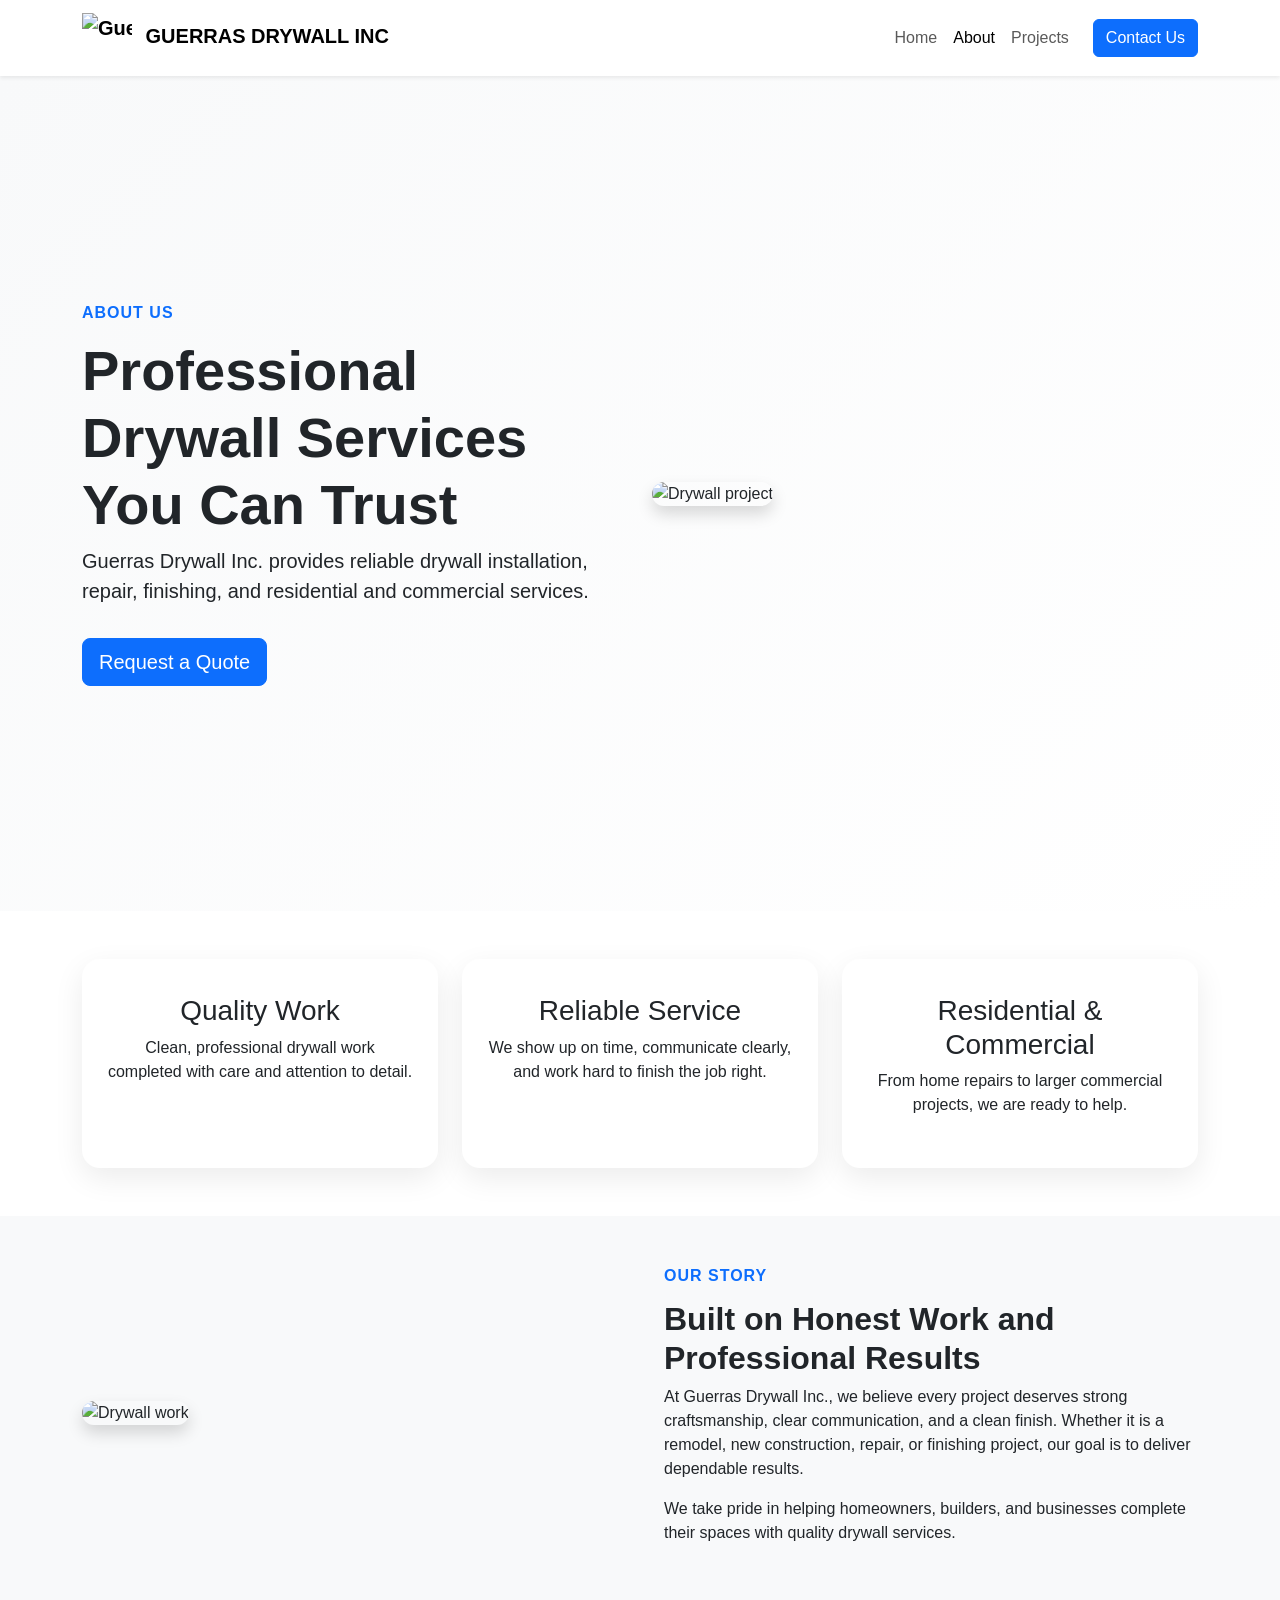
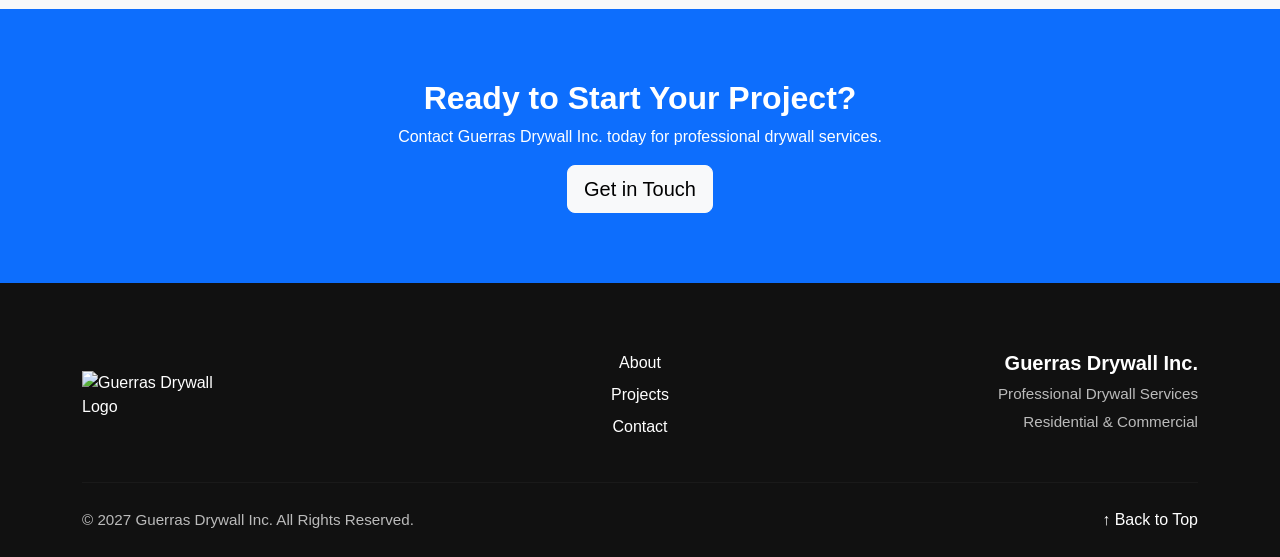
==== about.html @ 1a05fd79 "Version3 Finished all pages. Updated functionality. TODO: Finish uploading images, font-family, and " ====
<!DOCTYPE html>
<html lang="en">

<head>
    <meta charset="UTF-8">
    <meta name="viewport" content="width=device-width, initial-scale=1.0">
    <title>About | Guerras Drywall Inc</title>

    <link href="https://cdn.jsdelivr.net/npm/bootstrap@5.3.8/dist/css/bootstrap.min.css" rel="stylesheet">
    <link rel="stylesheet" href="styles/style.css">
</head>

<body id="top">

    <nav class="navbar navbar-expand-lg bg-white shadow-sm sticky-top">
        <div class="container">
            <a class="navbar-brand fw-bold" href="index.html">
                <img src="images/GDI-LOGO.svg" alt="Guerras Drywall Inc Logo" width="50" height="50"
                    class="d-inline-block align-middle me-2">
                GUERRAS DRYWALL INC
            </a>

            <button class="navbar-toggler" type="button" data-bs-toggle="collapse"
                data-bs-target="#navbarSupportedContent">
                <span class="navbar-toggler-icon"></span>
            </button>

            <div class="collapse navbar-collapse" id="navbarSupportedContent">
                <ul class="navbar-nav ms-auto align-items-lg-center">
                    <li class="nav-item"><a class="nav-link" href="index.html">Home</a></li>
                    <li class="nav-item"><a class="nav-link active" href="about.html">About</a></li>
                    <li class="nav-item"><a class="nav-link" href="projects.html">Projects</a></li>
                    <li class="nav-item">
                        <a class="btn btn-primary ms-lg-3" href="contact.html">Contact Us</a>
                    </li>
                </ul>
            </div>
        </div>
    </nav>

    <header class="about-hero">
        <div class="container">
            <div class="row align-items-center min-vh-75">
                <div class="col-lg-6">
                    <span class="section-label">About Us</span>
                    <h1 class="display-4 fw-bold">Professional Drywall Services You Can Trust</h1>
                    <p class="lead">
                        Guerras Drywall Inc. provides reliable drywall installation, repair, finishing,
                        and residential and commercial services.
                    </p>
                    <a href="contact.html" class="btn btn-primary btn-lg mt-3">Request a Quote</a>
                </div>

                <div class="col-lg-6 mt-5 mt-lg-0">
                    <img src="images/peter-thomas-ww_tiKkFGN4-unsplash.jpg" alt="Drywall project"
                        class="img-fluid rounded-4 shadow">
                </div>
            </div>
        </div>
    </header>

    <section class="py-5">
        <div class="container">
            <div class="row text-center g-4">
                <div class="col-md-4">
                    <div class="info-card">
                        <h3>Quality Work</h3>
                        <p>Clean, professional drywall work completed with care and attention to detail.</p>
                    </div>
                </div>

                <div class="col-md-4">
                    <div class="info-card">
                        <h3>Reliable Service</h3>
                        <p>We show up on time, communicate clearly, and work hard to finish the job right.</p>
                    </div>
                </div>

                <div class="col-md-4">
                    <div class="info-card">
                        <h3>Residential & Commercial</h3>
                        <p>From home repairs to larger commercial projects, we are ready to help.</p>
                    </div>
                </div>
            </div>
        </div>
    </section>

    <section class="about-story py-5">
        <div class="container">
            <div class="row align-items-center g-5">
                <div class="col-lg-6">
                    <img src="images/peter-thomas-ww_tiKkFGN4-unsplash.jpg" alt="Drywall work"
                        class="img-fluid rounded-4 shadow">
                </div>

                <div class="col-lg-6">
                    <span class="section-label">Our Story</span>
                    <h2 class="fw-bold">Built on Honest Work and Professional Results</h2>
                    <p>
                        At Guerras Drywall Inc., we believe every project deserves strong craftsmanship,
                        clear communication, and a clean finish. Whether it is a remodel, new construction,
                        repair, or finishing project, our goal is to deliver dependable results.
                    </p>
                    <p>
                        We take pride in helping homeowners, builders, and businesses complete their spaces
                        with quality drywall services.
                    </p>
                </div>
            </div>
        </div>
    </section>

    <section class="cta-section text-center">
        <div class="container">
            <h2 class="fw-bold">Ready to Start Your Project?</h2>
            <p>Contact Guerras Drywall Inc. today for professional drywall services.</p>
            <a href="contact.html" class="btn btn-light btn-lg">Get in Touch</a>
        </div>
    </section>

    <footer class="site-footer">
        <div class="container">

            <div class="row gy-4 align-items-center">
                <div class="col-lg-4 text-center text-lg-start">
                    <img src="images/GDI-LOGO.svg" alt="Guerras Drywall Logo" class="footer-logo">
                </div>

                <div class="col-lg-4 text-center">
                    <ul class="footer-links">
                        <li><a href="about.html">About</a></li>
                        <li><a href="projects.html">Projects</a></li>
                        <li><a href="contact.html">Contact</a></li>
                    </ul>
                </div>

                <div class="col-lg-4 text-center text-lg-end">
                    <h5>Guerras Drywall Inc.</h5>
                    <p>Professional Drywall Services</p>
                    <p>Residential & Commercial</p>
                </div>
            </div>

            <hr class="footer-divider">

            <div class="row align-items-center gy-2">
                <div class="col-md-6 text-center text-md-start">
                    <p class="copyright mb-0">
                        &copy; 2027 Guerras Drywall Inc. All Rights Reserved.
                    </p>
                </div>

                <div class="col-md-6 text-center text-md-end">
                    <a href="#top" class="back-to-top">↑ Back to Top</a>
                </div>
            </div>

        </div>
    </footer>

    <script src="https://cdn.jsdelivr.net/npm/bootstrap@5.3.8/dist/js/bootstrap.bundle.min.js"></script>
</body>

</html>
---- styles/style.css ----
html {
    scroll-behavior: smooth;
}

body {
    font-family: Arial, sans-serif;
}

/* NAVBAR */

.navbar {
    z-index: 1000;
}

.navbar-brand img {
    object-fit: contain;
}

.nav-link {
    font-weight: 500;
}

.nav-link:hover {
    color: #0d6efd;
}

/* HOME HERO */

.hero-section {
    position: relative;
}

.hero-img {
    height: 650px;
    object-fit: cover;
    filter: brightness(55%);
}

.hero-caption {
    bottom: 25%;
}

.hero-caption h1 {
    font-size: 3.5rem;
    font-weight: 700;
}

.hero-caption p {
    font-size: 1.25rem;
    max-width: 700px;
    margin: 20px auto;
}

/* SERVICES */

.service-card {
    height: 100%;
    border: none;
    border-radius: 18px;
    overflow: hidden;
    box-shadow: 0 8px 24px rgba(0, 0, 0, 0.12);
    transition: transform 0.3s ease, box-shadow 0.3s ease;
}

.service-card:hover {
    transform: translateY(-8px);
    box-shadow: 0 18px 35px rgba(0, 0, 0, 0.18);
}

.service-img {
    height: 220px;
    object-fit: cover;
}

.service-card .card-body {
    display: flex;
    flex-direction: column;
}

.service-card .btn {
    margin-top: auto;
}

/* ABOUT / PROJECTS SHARED */

.about-hero {
    background: linear-gradient(135deg, #f8f9fa, #ffffff);
    padding: 80px 0;
}

.min-vh-75 {
    min-height: 75vh;
}

.section-label {
    display: inline-block;
    color: #0d6efd;
    font-weight: 700;
    text-transform: uppercase;
    letter-spacing: 1px;
    margin-bottom: 12px;
}

.info-card {
    height: 100%;
    padding: 35px 25px;
    border-radius: 18px;
    background: #ffffff;
    box-shadow: 0 10px 30px rgba(0, 0, 0, 0.08);
    transition: transform 0.3s ease, box-shadow 0.3s ease;
}

.info-card:hover {
    transform: translateY(-8px);
    box-shadow: 0 18px 35px rgba(0, 0, 0, 0.12);
}

.about-story {
    background: #f8f9fa;
}

.cta-section {
    background: #0d6efd;
    color: white;
    padding: 70px 0;
}

/* PROJECTS */

.gallery-img {
    width: 100%;
    height: 320px;
    object-fit: cover;
    transition: transform 0.3s ease, box-shadow 0.3s ease;
    cursor: pointer;
}

.gallery-img:hover {
    transform: scale(1.03);
    box-shadow: 0 20px 40px rgba(0, 0, 0, 0.2);
}

/* FOOTER */

.site-footer {
    background: #111;
    color: white;
    padding: 60px 0 25px;
}

.footer-logo {
    max-width: 160px;
}

.footer-links {
    list-style: none;
    padding: 0;
    margin: 0;
}

.footer-links li {
    margin: 8px 0;
}

.footer-links a,
.back-to-top {
    display: inline-block;
    color: white;
    text-decoration: none;
    transition: transform 0.25s ease, color 0.25s ease;
}

.footer-links a:hover,
.back-to-top:hover {
    transform: translateY(-2px);
    color: #eeac05;
}

.footer-text,
.site-footer h5 {
    margin: 0 0 8px;
    font-weight: 600;
}

.footer-small,
.site-footer p {
    color: #bbb;
    font-size: 0.95rem;
    margin-bottom: 6px;
}

.footer-divider {
    border-color: rgba(255, 255, 255, 0.15);
    margin: 35px 0 25px;
}

.copyright {
    color: #999;
    font-size: 0.9rem;
}

/* MOBILE */

@media (max-width: 768px) {
    .hero-img {
        height: 500px;
    }

    .hero-caption {
        bottom: 18%;
    }

    .hero-caption h1 {
        font-size: 2rem;
    }

    .hero-caption p {
        font-size: 1rem;
    }

    .hero-caption .btn {
        margin-bottom: 10px;
    }

    .about-hero {
        padding: 60px 0;
    }

    .gallery-img {
        height: 260px;
    }

    .site-footer {
        text-align: center;
    }
}



.contact-hero {
    padding: 100px 0;
    background: linear-gradient(rgba(0, 0, 0, 0.65), rgba(0, 0, 0, 0.65)),
        url("../images/peter-thomas-ww_tiKkFGN4-unsplash.jpg");
    background-size: cover;
    background-position: center;
    color: white;
}

.contact-info-card,
.contact-form-card {
    padding: 35px;
    border-radius: 12px;
    box-shadow: 0 8px 24px rgba(0, 0, 0, 0.12);
    background: white;
}

.contact-detail {
    margin-top: 25px;
}

.contact-detail h5 {
    font-weight: 700;
    margin-bottom: 5px;
}

.contact-detail a {
    text-decoration: none;
}
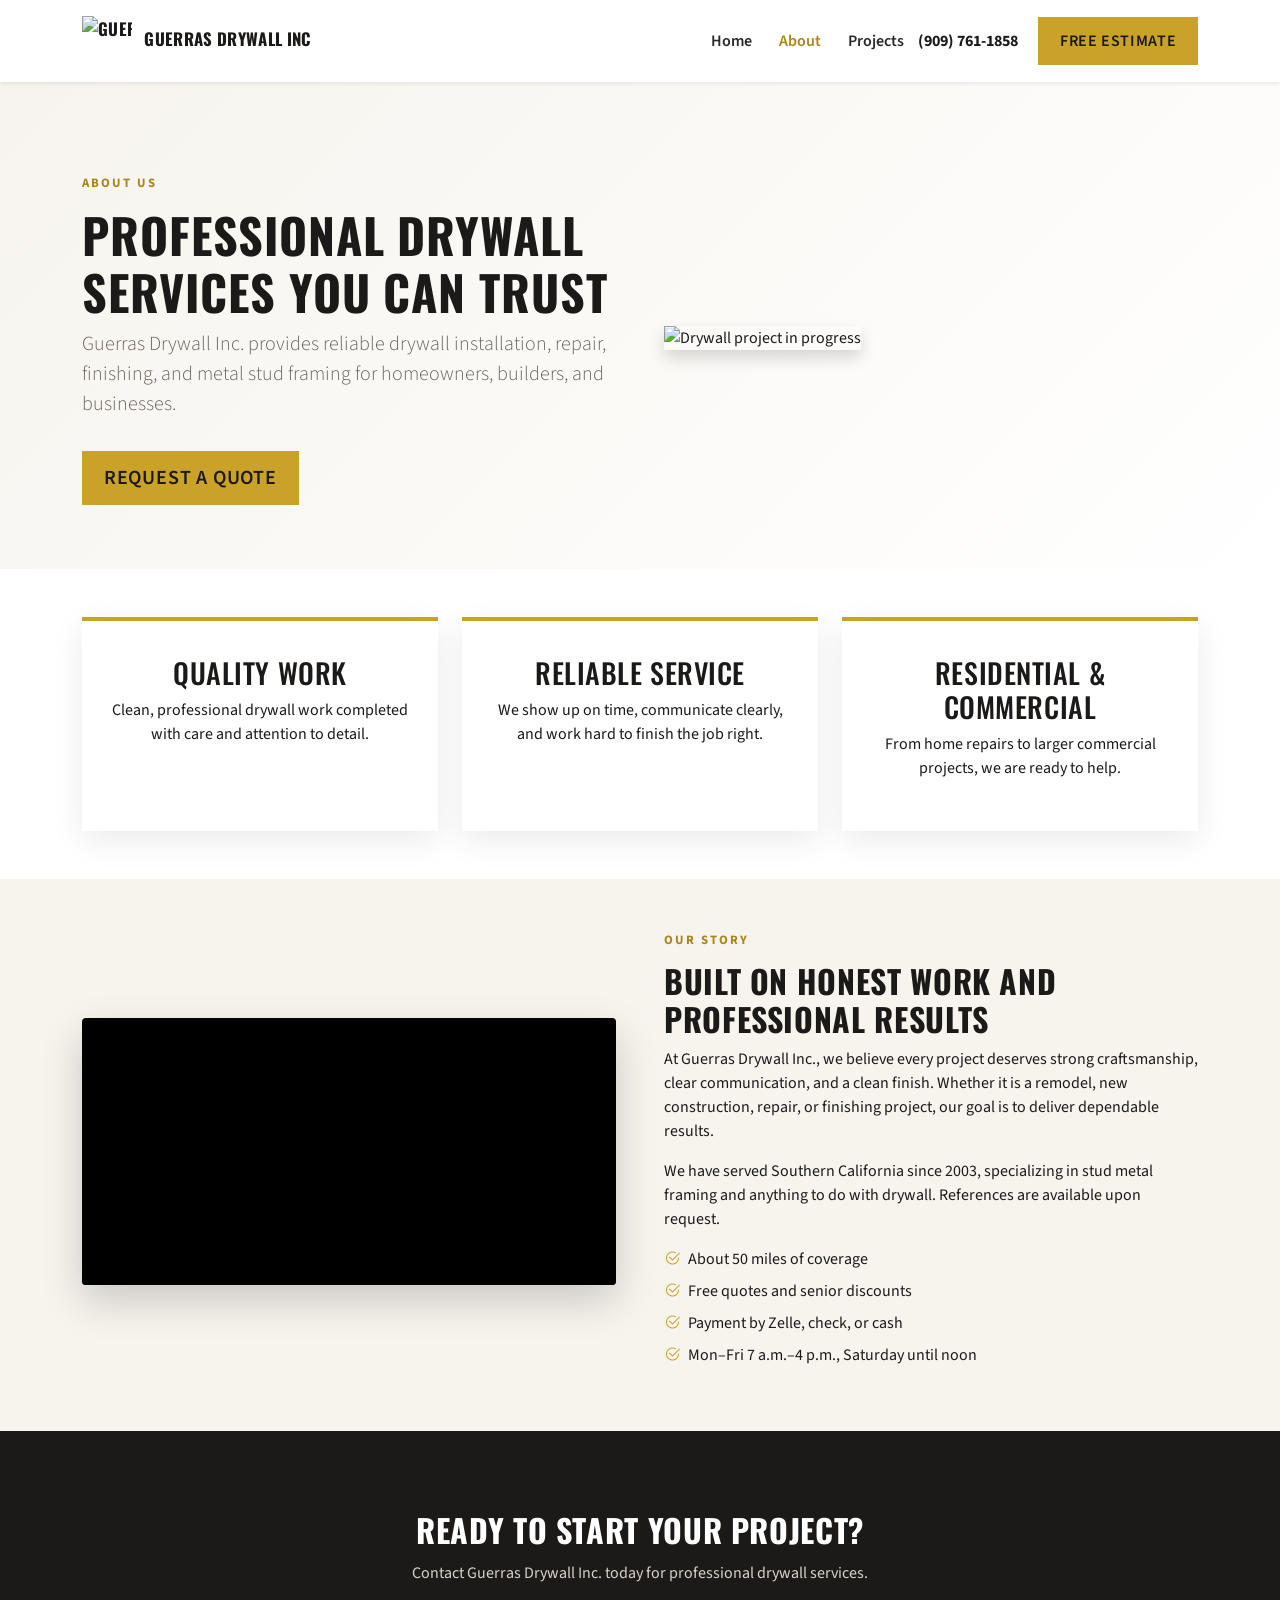
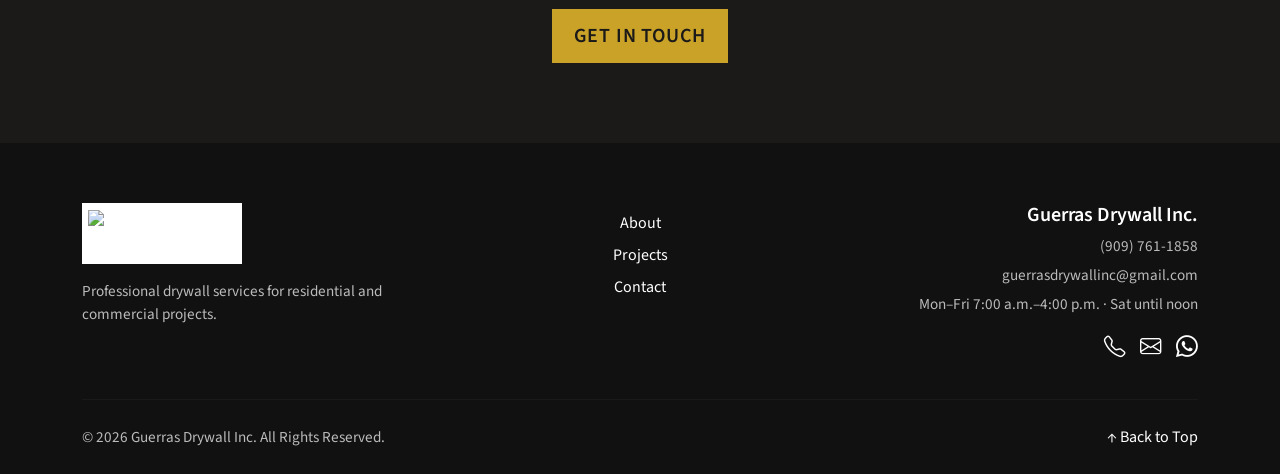
==== commit 99a27fef: "Version 6 refreshed branding, layout, and contact form across all pages. Fixes broken hero and servi" ====
--- a/about.html
+++ b/about.html
@@ -5,12 +5,21 @@
     <meta charset="UTF-8">
     <meta name="viewport" content="width=device-width, initial-scale=1.0">
     <title>About | Guerras Drywall Inc</title>
-
-    <link href="https://cdn.jsdelivr.net/npm/bootstrap@5.3.8/dist/css/bootstrap.min.css" rel="stylesheet">
+    <meta name="description"
+        content="Learn about Guerras Drywall Inc. Family-run drywall and metal stud framing since 2003. Free estimates, references on request, and senior discounts.">
+    <link rel="canonical" href="https://guerrasdrywall.com/about.html">
+    <link rel="icon" type="image/svg+xml" href="images/GDI-LOGO.svg">
+    <link rel="preconnect" href="https://fonts.googleapis.com">
+    <link rel="preconnect" href="https://fonts.gstatic.com" crossorigin>
+    <link href="https://fonts.googleapis.com/css2?family=Oswald:wght@500;600;700&family=Source+Sans+3:wght@400;600;700&display=swap" rel="stylesheet">
+    <link href="https://cdn.jsdelivr.net/npm/bootstrap@5.3.8/dist/css/bootstrap.min.css" rel="stylesheet"
+        integrity="sha384-sRIl4kxILFvY47J16cr9ZwB07vP4J8+LH7qKQnuqkuIAvNWLzeN8tE5YBujZqJLB" crossorigin="anonymous">
+    <link rel="stylesheet" href="https://cdn.jsdelivr.net/npm/bootstrap-icons@1.13.1/font/bootstrap-icons.min.css">
     <link rel="stylesheet" href="styles/style.css">
 </head>
 
 <body id="top">
+    <a class="skip-link" href="#main">Skip to content</a>
 
     <nav class="navbar navbar-expand-lg bg-white shadow-sm sticky-top">
         <div class="container">
@@ -19,114 +28,118 @@
                     class="d-inline-block align-middle me-2">
                 GUERRAS DRYWALL INC
             </a>
-
             <button class="navbar-toggler" type="button" data-bs-toggle="collapse"
-                data-bs-target="#navbarSupportedContent">
+                data-bs-target="#navbarSupportedContent" aria-controls="navbarSupportedContent" aria-expanded="false"
+                aria-label="Toggle navigation">
                 <span class="navbar-toggler-icon"></span>
             </button>
-
             <div class="collapse navbar-collapse" id="navbarSupportedContent">
                 <ul class="navbar-nav ms-auto align-items-lg-center">
                     <li class="nav-item"><a class="nav-link" href="index.html">Home</a></li>
-                    <li class="nav-item"><a class="nav-link active" href="about.html">About</a></li>
+                    <li class="nav-item"><a class="nav-link active" href="about.html" aria-current="page">About</a></li>
                     <li class="nav-item"><a class="nav-link" href="projects.html">Projects</a></li>
+                    <li class="nav-item d-none d-lg-block">
+                        <a class="nav-phone" href="tel:+19097611858">(909) 761-1858</a>
+                    </li>
                     <li class="nav-item">
-                        <a class="btn btn-primary ms-lg-3" href="contact.html">Contact Us</a>
+                        <a class="btn btn-gold ms-lg-2" href="contact.html">Free Estimate</a>
                     </li>
                 </ul>
             </div>
         </div>
     </nav>
 
-    <header class="about-hero">
-        <div class="container">
-            <div class="row align-items-center min-vh-75">
-                <div class="col-lg-6">
-                    <span class="section-label">About Us</span>
-                    <h1 class="display-4 fw-bold">Professional Drywall Services You Can Trust</h1>
-                    <p class="lead">
-                        Guerras Drywall Inc. provides reliable drywall installation, repair, finishing,
-                        and residential and commercial services.
-                    </p>
-                    <a href="contact.html" class="btn btn-primary btn-lg mt-3">Request a Quote</a>
-                </div>
-
-                <div class="col-lg-6 mt-5 mt-lg-0">
-                    <img src="images/peter-thomas-ww_tiKkFGN4-unsplash.jpg" alt="Drywall project"
-                        class="img-fluid rounded-4 shadow">
-                </div>
-            </div>
-        </div>
-    </header>
-
-    <section class="py-5">
-        <div class="container">
-            <div class="row text-center g-4">
-                <div class="col-md-4">
-                    <div class="info-card">
-                        <h3>Quality Work</h3>
-                        <p>Clean, professional drywall work completed with care and attention to detail.</p>
+    <main id="main">
+        <header class="about-hero">
+            <div class="container">
+                <div class="row align-items-center g-5">
+                    <div class="col-lg-6">
+                        <span class="section-label">About Us</span>
+                        <h1 class="display-5 fw-bold">Professional Drywall Services You Can Trust</h1>
+                        <p class="lead">
+                            Guerras Drywall Inc. provides reliable drywall installation, repair, finishing,
+                            and metal stud framing for homeowners, builders, and businesses.
+                        </p>
+                        <a href="contact.html" class="btn btn-gold btn-lg mt-3">Request a Quote</a>
                     </div>
-                </div>
-
-                <div class="col-md-4">
-                    <div class="info-card">
-                        <h3>Reliable Service</h3>
-                        <p>We show up on time, communicate clearly, and work hard to finish the job right.</p>
-                    </div>
-                </div>
-
-                <div class="col-md-4">
-                    <div class="info-card">
-                        <h3>Residential & Commercial</h3>
-                        <p>From home repairs to larger commercial projects, we are ready to help.</p>
+                    <div class="col-lg-6">
+                        <img src="images/4kDrywall.jpg" alt="Drywall project in progress" class="img-fluid shadow">
                     </div>
                 </div>
             </div>
-        </div>
-    </section>
+        </header>
 
-    <section class="about-story py-5">
-        <div class="container">
-            <div class="row align-items-center g-5">
-                <div class="col-lg-6">
-                    <img src="images/peter-thomas-ww_tiKkFGN4-unsplash.jpg" alt="Drywall work"
-                        class="img-fluid rounded-4 shadow">
-                </div>
-
-                <div class="col-lg-6">
-                    <span class="section-label">Our Story</span>
-                    <h2 class="fw-bold">Built on Honest Work and Professional Results</h2>
-                    <p>
-                        At Guerras Drywall Inc., we believe every project deserves strong craftsmanship,
-                        clear communication, and a clean finish. Whether it is a remodel, new construction,
-                        repair, or finishing project, our goal is to deliver dependable results.
-                    </p>
-                    <p>
-                        We take pride in helping homeowners, builders, and businesses complete their spaces
-                        with quality drywall services.
-                    </p>
+        <section class="py-5">
+            <div class="container">
+                <div class="row text-center g-4">
+                    <div class="col-md-4">
+                        <div class="info-card">
+                            <h3>Quality Work</h3>
+                            <p>Clean, professional drywall work completed with care and attention to detail.</p>
+                        </div>
+                    </div>
+                    <div class="col-md-4">
+                        <div class="info-card">
+                            <h3>Reliable Service</h3>
+                            <p>We show up on time, communicate clearly, and work hard to finish the job right.</p>
+                        </div>
+                    </div>
+                    <div class="col-md-4">
+                        <div class="info-card">
+                            <h3>Residential &amp; Commercial</h3>
+                            <p>From home repairs to larger commercial projects, we are ready to help.</p>
+                        </div>
+                    </div>
                 </div>
             </div>
-        </div>
-    </section>
+        </section>
 
-    <section class="cta-section text-center">
-        <div class="container">
-            <h2 class="fw-bold">Ready to Start Your Project?</h2>
-            <p>Contact Guerras Drywall Inc. today for professional drywall services.</p>
-            <a href="contact.html" class="btn btn-light btn-lg">Get in Touch</a>
-        </div>
-    </section>
+        <section class="about-story py-5">
+            <div class="container">
+                <div class="row align-items-center g-5">
+                    <div class="col-lg-6">
+                        <video controls preload="metadata" poster="images/commercial-image.jpeg"
+                            src="Video/commercial-video1.mp4" aria-label="Commercial drywall project video"></video>
+                    </div>
+                    <div class="col-lg-6">
+                        <span class="section-label">Our Story</span>
+                        <h2 class="fw-bold">Built on Honest Work and Professional Results</h2>
+                        <p>
+                            At Guerras Drywall Inc., we believe every project deserves strong craftsmanship,
+                            clear communication, and a clean finish. Whether it is a remodel, new construction,
+                            repair, or finishing project, our goal is to deliver dependable results.
+                        </p>
+                        <p>
+                            We have served Southern California since 2003, specializing in stud metal framing
+                            and anything to do with drywall. References are available upon request.
+                        </p>
+                        <ul class="list-unstyled mt-3">
+                            <li class="mb-2"><i class="bi bi-check2-circle me-2" style="color:#c9a227;"></i>About 50 miles of coverage</li>
+                            <li class="mb-2"><i class="bi bi-check2-circle me-2" style="color:#c9a227;"></i>Free quotes and senior discounts</li>
+                            <li class="mb-2"><i class="bi bi-check2-circle me-2" style="color:#c9a227;"></i>Payment by Zelle, check, or cash</li>
+                            <li><i class="bi bi-check2-circle me-2" style="color:#c9a227;"></i>Mon–Fri 7 a.m.–4 p.m., Saturday until noon</li>
+                        </ul>
+                    </div>
+                </div>
+            </div>
+        </section>
+
+        <section class="cta-section text-center">
+            <div class="container">
+                <h2 class="fw-bold">Ready to Start Your Project?</h2>
+                <p>Contact Guerras Drywall Inc. today for professional drywall services.</p>
+                <a href="contact.html" class="btn btn-gold btn-lg">Get in Touch</a>
+            </div>
+        </section>
+    </main>
 
     <footer class="site-footer">
         <div class="container">
-
-            <div class="row gy-4 align-items-center">
+            <div class="row gy-4 align-items-start">
                 <div class="col-lg-4 text-center text-lg-start">
                     <img src="images/GDI-LOGO.svg" alt="Guerras Drywall Logo" class="footer-logo">
+                    <p class="mt-3">Professional drywall services for residential and commercial projects.</p>
                 </div>
-
                 <div class="col-lg-4 text-center">
                     <ul class="footer-links">
                         <li><a href="about.html">About</a></li>
@@ -134,32 +147,39 @@
                         <li><a href="contact.html">Contact</a></li>
                     </ul>
                 </div>
-
                 <div class="col-lg-4 text-center text-lg-end">
                     <h5>Guerras Drywall Inc.</h5>
-                    <p>Professional Drywall Services</p>
-                    <p>Residential & Commercial</p>
+                    <p><a href="tel:+19097611858" class="text-reset text-decoration-none">(909) 761-1858</a></p>
+                    <p><a href="mailto:guerrasdrywallinc@gmail.com" class="text-reset text-decoration-none">guerrasdrywallinc@gmail.com</a></p>
+                    <p>Mon–Fri 7:00 a.m.–4:00 p.m. · Sat until noon</p>
+                    <div class="footer-social mt-3">
+                        <a href="tel:+19097611858" aria-label="Call us"><i class="bi bi-telephone"></i></a>
+                        <a href="mailto:guerrasdrywallinc@gmail.com" aria-label="Email us"><i class="bi bi-envelope"></i></a>
+                        <a href="https://wa.me/19097611858" aria-label="WhatsApp" target="_blank" rel="noopener noreferrer"><i class="bi bi-whatsapp"></i></a>
+                    </div>
                 </div>
             </div>
-
             <hr class="footer-divider">
-
             <div class="row align-items-center gy-2">
                 <div class="col-md-6 text-center text-md-start">
-                    <p class="copyright mb-0">
-                        &copy; 2027 Guerras Drywall Inc. All Rights Reserved.
-                    </p>
+                    <p class="copyright mb-0">&copy; 2026 Guerras Drywall Inc. All Rights Reserved.</p>
                 </div>
-
                 <div class="col-md-6 text-center text-md-end">
                     <a href="#top" class="back-to-top">↑ Back to Top</a>
                 </div>
             </div>
-
         </div>
     </footer>
 
-    <script src="https://cdn.jsdelivr.net/npm/bootstrap@5.3.8/dist/js/bootstrap.bundle.min.js"></script>
+    <div class="mobile-call-bar">
+        <a href="tel:+19097611858" class="btn btn-outline-light">Call Now</a>
+        <a href="contact.html" class="btn btn-gold">Free Estimate</a>
+    </div>
+
+    <script src="https://cdn.jsdelivr.net/npm/bootstrap@5.3.8/dist/js/bootstrap.bundle.min.js"
+        integrity="sha384-FKyoEForCGlyvwx9Hj09JcYn3nv7wiPVlz7YYwJrWVcXK/BmnVDxM+D2scQbITxI"
+        crossorigin="anonymous"></script>
+    <script src="js/main.js"></script>
 </body>
 
-</html>+</html>
--- a/styles/style.css
+++ b/styles/style.css
@@ -1,15 +1,102 @@
+:root {
+    --ink: #1c1a19;
+    --ink-soft: #2b2829;
+    --gold: #c9a227;
+    --gold-dark: #a8841a;
+    --cream: #f7f4ee;
+    --paper: #ffffff;
+    --muted: #6b6560;
+    --line: rgba(28, 26, 25, 0.1);
+}
+
 html {
     scroll-behavior: smooth;
 }
 
 body {
-    font-family: Arial, sans-serif;
-}
-
-/* NAVBAR */
+    font-family: "Source Sans 3", Arial, sans-serif;
+    color: var(--ink);
+    background: var(--paper);
+}
+
+h1,
+h2,
+h3,
+h4,
+.navbar-brand,
+.hero-caption h1,
+.display-4,
+.display-5 {
+    font-family: "Oswald", Arial, sans-serif;
+    letter-spacing: 0.02em;
+    text-transform: uppercase;
+}
+
+.skip-link {
+    position: absolute;
+    left: 1rem;
+    top: -4rem;
+    z-index: 2000;
+    background: var(--gold);
+    color: var(--ink);
+    padding: 0.6rem 1rem;
+    font-weight: 700;
+}
+
+.skip-link:focus {
+    top: 1rem;
+}
+
+.btn {
+    border-radius: 0;
+    font-weight: 600;
+    letter-spacing: 0.04em;
+    text-transform: uppercase;
+    padding: 0.7rem 1.3rem;
+}
+
+.btn-gold,
+.btn-primary {
+    background: var(--gold);
+    border-color: var(--gold);
+    color: var(--ink);
+}
+
+.btn-gold:hover,
+.btn-gold:focus,
+.btn-primary:hover,
+.btn-primary:focus {
+    background: var(--gold-dark);
+    border-color: var(--gold-dark);
+    color: #fff;
+}
+
+.btn-outline-gold,
+.btn-outline-light {
+    border-width: 2px;
+}
+
+.btn-dark-solid {
+    background: var(--ink);
+    border-color: var(--ink);
+    color: #fff;
+}
+
+.btn-dark-solid:hover,
+.btn-dark-solid:focus {
+    background: var(--ink-soft);
+    color: var(--gold);
+}
 
 .navbar {
     z-index: 1000;
+    padding-top: 0.7rem;
+    padding-bottom: 0.7rem;
+}
+
+.navbar-brand {
+    font-size: 1.05rem;
+    color: var(--ink) !important;
 }
 
 .navbar-brand img {
@@ -17,58 +104,116 @@
 }
 
 .nav-link {
-    font-weight: 500;
-}
-
+    font-weight: 600;
+    color: var(--ink-soft) !important;
+    padding-inline: 0.85rem !important;
+}
+
+.nav-link.active,
 .nav-link:hover {
-    color: #0d6efd;
-}
-
-/* HOME HERO */
+    color: var(--gold-dark) !important;
+}
+
+.nav-phone {
+    color: var(--ink);
+    font-weight: 700;
+    text-decoration: none;
+    margin-right: 0.75rem;
+}
+
+.nav-phone:hover {
+    color: var(--gold-dark);
+}
 
 .hero-section {
     position: relative;
 }
 
 .hero-img {
-    height: 650px;
+    height: 72vh;
+    min-height: 520px;
     object-fit: cover;
-    filter: brightness(55%);
+    filter: brightness(48%);
 }
 
 .hero-caption {
-    bottom: 25%;
+    bottom: 18%;
+    text-align: left;
+    left: 10%;
+    right: auto;
+    max-width: 720px;
 }
 
 .hero-caption h1 {
-    font-size: 3.5rem;
+    font-size: clamp(2.2rem, 5vw, 4.2rem);
+    font-weight: 600;
+    line-height: 1.05;
+}
+
+.hero-caption p {
+    font-size: 1.2rem;
+    max-width: 620px;
+    margin: 1rem 0 1.5rem;
+}
+
+.hero-kicker {
+    display: inline-block;
+    color: var(--gold);
     font-weight: 700;
-}
-
-.hero-caption p {
-    font-size: 1.25rem;
-    max-width: 700px;
-    margin: 20px auto;
-}
-
-/* SERVICES */
+    letter-spacing: 0.18em;
+    text-transform: uppercase;
+    font-size: 0.8rem;
+    margin-bottom: 0.75rem;
+}
+
+.stats-bar {
+    background: var(--ink);
+    color: #fff;
+    padding: 2.2rem 0;
+}
+
+.stat-item {
+    text-align: center;
+}
+
+.stat-item strong {
+    display: block;
+    font-family: "Oswald", Arial, sans-serif;
+    font-size: 2rem;
+    color: var(--gold);
+    letter-spacing: 0.04em;
+}
+
+.stat-item span {
+    color: #cfc9c2;
+    font-size: 0.95rem;
+}
+
+.intro-section,
+.services-section {
+    padding: 5rem 0;
+}
+
+.lead {
+    color: var(--muted);
+}
 
 .service-card {
     height: 100%;
     border: none;
-    border-radius: 18px;
+    border-radius: 0;
     overflow: hidden;
-    box-shadow: 0 8px 24px rgba(0, 0, 0, 0.12);
+    box-shadow: 0 12px 30px rgba(0, 0, 0, 0.08);
     transition: transform 0.3s ease, box-shadow 0.3s ease;
 }
 
 .service-card:hover {
-    transform: translateY(-8px);
-    box-shadow: 0 18px 35px rgba(0, 0, 0, 0.18);
+    transform: translateY(-6px);
+    box-shadow: 0 18px 40px rgba(0, 0, 0, 0.14);
 }
 
 .service-img {
-    height: 220px;
+    height: 210px;
     object-fit: cover;
 }
 
@@ -79,60 +224,72 @@
 
 .service-card .btn {
     margin-top: auto;
-}
-
-/* ABOUT / PROJECTS SHARED */
-
-.about-hero {
-    background: linear-gradient(135deg, #f8f9fa, #ffffff);
-    padding: 80px 0;
-}
-
-.min-vh-75 {
-    min-height: 75vh;
+    align-self: flex-start;
 }
 
 .section-label {
     display: inline-block;
-    color: #0d6efd;
+    color: var(--gold-dark);
     font-weight: 700;
     text-transform: uppercase;
-    letter-spacing: 1px;
+    letter-spacing: 0.16em;
+    font-size: 0.8rem;
     margin-bottom: 12px;
+}
+
+.about-hero {
+    background: linear-gradient(135deg, var(--cream), #ffffff);
+    padding: 88px 0 64px;
+}
+
+.min-vh-75 {
+    min-height: 68vh;
 }
 
 .info-card {
     height: 100%;
-    padding: 35px 25px;
-    border-radius: 18px;
+    padding: 2.2rem 1.6rem;
     background: #ffffff;
     box-shadow: 0 10px 30px rgba(0, 0, 0, 0.08);
+    border-top: 4px solid var(--gold);
+}
+
+.info-card:hover {
+    transform: translateY(-6px);
+    box-shadow: 0 18px 35px rgba(0, 0, 0, 0.12);
     transition: transform 0.3s ease, box-shadow 0.3s ease;
 }
 
-.info-card:hover {
-    transform: translateY(-8px);
-    box-shadow: 0 18px 35px rgba(0, 0, 0, 0.12);
-}
-
 .about-story {
-    background: #f8f9fa;
+    background: var(--cream);
+}
+
+.about-story video {
+    width: 100%;
+    height: auto;
+    border-radius: 4px;
+    box-shadow: 0 16px 40px rgba(0, 0, 0, 0.18);
+    background: #000;
 }
 
 .cta-section {
-    background: #0d6efd;
-    color: white;
-    padding: 70px 0;
-}
-
-/* PROJECTS */
+    background: var(--ink);
+    color: #fff;
+    padding: 80px 0;
+}
+
+.cta-section p {
+    color: #d8d2ca;
+    max-width: 640px;
+    margin: 0.75rem auto 1.5rem;
+}
 
 .gallery-img {
     width: 100%;
     height: 320px;
     object-fit: cover;
+    cursor: pointer;
     transition: transform 0.3s ease, box-shadow 0.3s ease;
-    cursor: pointer;
 }
 
 .gallery-img:hover {
@@ -140,7 +297,73 @@
     box-shadow: 0 20px 40px rgba(0, 0, 0, 0.2);
 }
 
-/* FOOTER */
+.service-grid {
+    display: grid;
+    grid-template-columns: repeat(2, minmax(0, 1fr));
+    gap: 0.6rem 1rem;
+}
+
+.service-grid label {
+    display: flex;
+    align-items: center;
+    gap: 0.5rem;
+    margin: 0;
+    font-weight: 500;
+}
+
+@media (max-width: 576px) {
+    .service-grid {
+        grid-template-columns: 1fr;
+    }
+}
+
+.contact-hero {
+    padding: 110px 0 80px;
+    background: linear-gradient(rgba(20, 18, 16, 0.72), rgba(20, 18, 16, 0.72)),
+        url("../images/peter-thomas-ww_tiKkFGN4-unsplash.jpg");
+    background-size: cover;
+    background-position: center;
+    color: white;
+}
+
+.contact-info-card,
+.contact-form-card {
+    padding: 2.2rem;
+    box-shadow: 0 8px 24px rgba(0, 0, 0, 0.1);
+    background: white;
+    height: 100%;
+}
+
+.contact-detail {
+    margin-top: 1.5rem;
+}
+
+.contact-detail h5 {
+    font-weight: 700;
+    margin-bottom: 5px;
+}
+
+.contact-detail a {
+    color: var(--ink);
+    text-decoration: none;
+    font-weight: 600;
+}
+
+.contact-detail a:hover {
+    color: var(--gold-dark);
+}
+
+.form-control,
+.form-select {
+    border-radius: 0;
+    padding: 0.75rem 0.9rem;
+}
+
+.form-control:focus,
+.form-select:focus {
+    border-color: var(--gold);
+    box-shadow: 0 0 0 0.2rem rgba(201, 162, 39, 0.2);
+}
 
 .site-footer {
     background: #111;
@@ -150,6 +373,8 @@
 
 .footer-logo {
     max-width: 160px;
+    background: #fff;
+    padding: 0.4rem;
 }
 
 .footer-links {
@@ -173,16 +398,14 @@
 .footer-links a:hover,
 .back-to-top:hover {
     transform: translateY(-2px);
-    color: #eeac05;
-}
-
-.footer-text,
+    color: var(--gold);
+}
+
 .site-footer h5 {
     margin: 0 0 8px;
     font-weight: 600;
 }
 
-.footer-small,
 .site-footer p {
     color: #bbb;
     font-size: 0.95rem;
@@ -199,23 +422,45 @@
     font-size: 0.9rem;
 }
 
-/* MOBILE */
+.footer-social {
+    display: flex;
+    justify-content: center;
+    gap: 14px;
+    flex-wrap: wrap;
+}
+
+@media (min-width: 992px) {
+    .footer-social {
+        justify-content: flex-end;
+    }
+}
+
+.footer-social a {
+    color: white;
+    font-size: 1.35rem;
+    transition: 0.3s ease;
+}
+
+.footer-social a:hover {
+    color: var(--gold);
+    transform: translateY(-3px);
+}
+
+.mobile-call-bar {
+    display: none;
+}
 
 @media (max-width: 768px) {
     .hero-img {
-        height: 500px;
+        height: 78vh;
+        min-height: 460px;
     }
 
     .hero-caption {
-        bottom: 18%;
-    }
-
-    .hero-caption h1 {
-        font-size: 2rem;
-    }
-
-    .hero-caption p {
-        font-size: 1rem;
+        left: 6%;
+        right: 6%;
+        bottom: 14%;
+        text-align: left;
     }
 
     .hero-caption .btn {
@@ -227,42 +472,24 @@
     }
 
     .gallery-img {
-        height: 260px;
-    }
-
-    .site-footer {
+        height: 240px;
+    }
+
+    .mobile-call-bar {
+        display: flex;
+        position: sticky;
+        bottom: 0;
+        z-index: 1030;
+        background: var(--ink);
+        color: #fff;
+        justify-content: space-between;
+        align-items: center;
+        padding: 0.85rem 1rem;
+        gap: 0.75rem;
+    }
+
+    .mobile-call-bar a {
+        flex: 1;
         text-align: center;
     }
 }
-
-
-
-.contact-hero {
-    padding: 100px 0;
-    background: linear-gradient(rgba(0, 0, 0, 0.65), rgba(0, 0, 0, 0.65)),
-        url("../images/peter-thomas-ww_tiKkFGN4-unsplash.jpg");
-    background-size: cover;
-    background-position: center;
-    color: white;
-}
-
-.contact-info-card,
-.contact-form-card {
-    padding: 35px;
-    border-radius: 12px;
-    box-shadow: 0 8px 24px rgba(0, 0, 0, 0.12);
-    background: white;
-}
-
-.contact-detail {
-    margin-top: 25px;
-}
-
-.contact-detail h5 {
-    font-weight: 700;
-    margin-bottom: 5px;
-}
-
-.contact-detail a {
-    text-decoration: none;
-}
